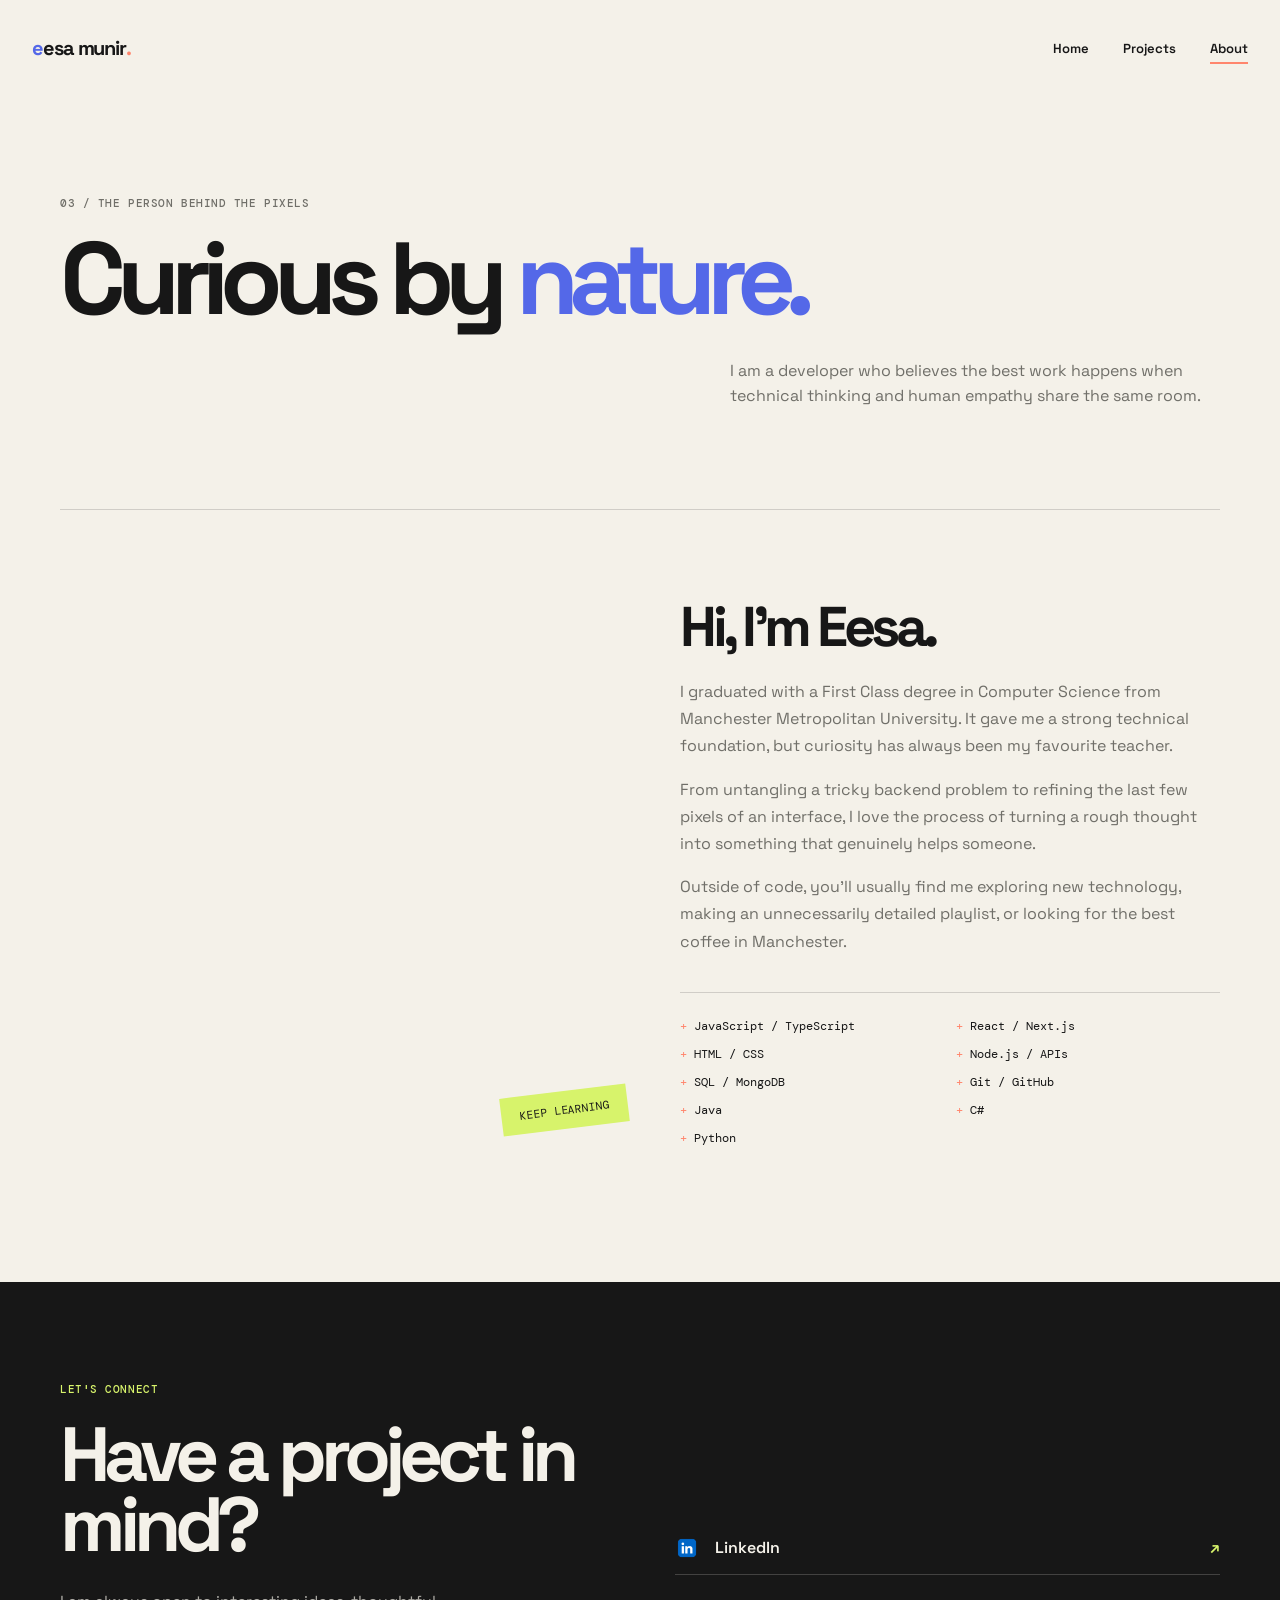
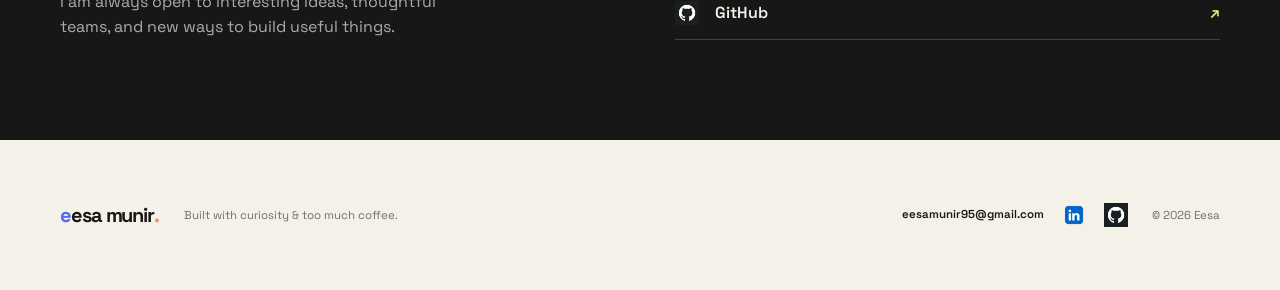
==== about.html @ 51d7e059 "Personal Portfolio Website" ====
<!doctype html>
<html lang="en">
    <head>
        <meta charset="UTF-8" />
        <meta
            name="viewport"
            content="width=device-width, initial-scale=1.0"
        />
        <meta
            name="description"
            content="Learn more about Eesa, a Computer Science graduate from Manchester Metropolitan University."
        />
        <title>About | Eesa</title>
        <link
            rel="preconnect"
            href="https://fonts.googleapis.com"
        />
        <link
            rel="preconnect"
            href="https://fonts.gstatic.com"
            crossorigin
        />
        <link
            href="https://fonts.googleapis.com/css2?family=DM+Mono:wght@400;500&family=Space+Grotesk:wght@400;500;600;700&display=swap"
            rel="stylesheet"
        />
        <link
            rel="stylesheet"
            href="css/style.css"
        />
    </head>
    <body>
        <header class="site-header">
            <a
                class="brand"
                href="index.html"
                aria-label="Eesa Munir home"
                >eesa munir<span class="brand-dot">.</span></a
            ><button
                class="menu-toggle"
                aria-label="Open navigation"
                aria-expanded="false"
            >
                <span></span><span></span>
            </button>
            <nav
                class="site-nav"
                aria-label="Main navigation"
            >
                <a href="index.html">Home</a><a href="projects.html">Projects</a
                ><a
                    class="active"
                    href="about.html"
                    >About</a
                >
            </nav>
        </header>
        <main>
            <section class="page-hero page-wrap">
                <p class="eyebrow">03 / The person behind the pixels</p>
                <h1>Curious by <span>nature.</span></h1>
                <p class="page-hero-intro">
                    I am a developer who believes the best work happens when technical thinking and
                    human empathy share the same room.
                </p>
            </section>
            <section class="about-grid page-wrap">
                <div
                    class="about-image"
                    role="img"
                    aria-label="Bright modern workspace with plants and a desk"
                ></div>
                <div class="about-copy">
                    <h2>Hi, I'm Eesa.</h2>
                    <p>
                        I graduated with a First Class degree in Computer Science from Manchester
                        Metropolitan University. It gave me a strong technical foundation, but
                        curiosity has always been my favourite teacher.
                    </p>
                    <p>
                        From untangling a tricky backend problem to refining the last few pixels of
                        an interface, I love the process of turning a rough thought into something
                        that genuinely helps someone.
                    </p>
                    <p>
                        Outside of code, you'll usually find me exploring new technology, making an
                        unnecessarily detailed playlist, or looking for the best coffee in
                        Manchester.
                    </p>
                    <ul class="skill-list">
                        <li>JavaScript / TypeScript</li>
                        <li>React / Next.js</li>
                        <li>HTML / CSS</li>
                        <li>Node.js / APIs</li>
                        <li>SQL / MongoDB</li>
                        <li>Git / GitHub</li>
                        <li>Java</li>
                        <li>C#</li>
                        <li>Python</li>
                    </ul>
                </div>
            </section>
            <section class="about-contact-section">
                <div class="page-wrap about-contact">
                    <div>
                        <p class="eyebrow">Let's connect</p>
                        <h2>Have a project in mind?</h2>
                        <p class="about-contact-copy">
                            I am always open to interesting ideas, thoughtful teams, and new ways to
                            build useful things.
                        </p>
                    </div>
                    <div class="contact-links">
                        <div class="contact-social-links">
                            <a
                                class="contact-social"
                                href="https://www.linkedin.com/in/eesa-munir/"
                                aria-label="Visit Eesa on LinkedIn"
                                target="_blank"
                                rel="noopener noreferrer"
                                ><img
                                    src="images/linkedin_icon.png"
                                    alt=""
                                /><span>LinkedIn</span><span>↗</span></a
                            >
                            <a
                                class="contact-social"
                                href="https://github.com/Eesa2323"
                                aria-label="Visit Eesa on GitHub"
                                target="_blank"
                                rel="noopener noreferrer"
                                ><img
                                    src="images/github_icon.png"
                                    alt=""
                                /><span>GitHub</span><span>↗</span></a
                            >
                        </div>
                    </div>
                </div>
            </section>
        </main>
        <footer class="site-footer page-wrap">
            <a
                class="brand"
                href="index.html"
                >eesa munir<span class="brand-dot">.</span></a
            >
            <p>Built with curiosity &amp; too much coffee.</p>
            <div class="footer-links">
                <a href="mailto:eesamunir95@gmail.com">eesamunir95@gmail.com</a
                ><a
                    class="social-link"
                    href="https://www.linkedin.com/in/eesa-munir/"
                    aria-label="LinkedIn"
                    title="LinkedIn"
                    target="_blank"
                    rel="noopener noreferrer"
                    ><img
                        src="images/linkedin_icon.png"
                        alt="" /></a
                ><a
                    class="social-link"
                    href="https://github.com/Eesa2323"
                    aria-label="GitHub"
                    title="GitHub"
                    target="_blank"
                    rel="noopener noreferrer"
                    ><img
                        src="images/github_icon.png"
                        alt=""
                /></a>
            </div>
            <p class="copyright">© 2026 Eesa</p>
        </footer>
        <script src="js/main.js"></script>
    </body>
</html>
---- css/style.css ----
:root {
    --ink: #171717;
    --paper: #f4f1e9;
    --muted: #706f69;
    --line: rgba(23, 23, 23, 0.16);
    --lime: #d7f36b;
    --blue: #5468e8;
    --coral: #ff866d;
    --cream: #fffdf8;
    --mono: "DM Mono", monospace;
    --sans: "Space Grotesk", sans-serif;
}

* {
    box-sizing: border-box;
}
html {
    scroll-behavior: smooth;
}
body {
    margin: 0;
    background: var(--paper);
    color: var(--ink);
    font-family: var(--sans);
}
a {
    color: inherit;
    text-decoration: none;
}
.page-wrap {
    width: min(1160px, calc(100% - 64px));
    margin: 0 auto;
}
.site-header {
    display: flex;
    align-items: center;
    justify-content: space-between;
    width: min(1280px, calc(100% - 64px));
    margin: 0 auto;
    min-height: 96px;
}
.brand {
    font-size: 1.25rem;
    font-weight: 700;
    letter-spacing: -0.055em;
    text-transform: lowercase;
}
.brand::first-letter {
    color: var(--blue);
}
.brand-dot {
    color: var(--coral);
    letter-spacing: 0;
}
.site-nav {
    display: flex;
    align-items: center;
    gap: 34px;
    font-size: 0.82rem;
    font-weight: 600;
}
.site-nav a {
    position: relative;
    padding: 8px 0;
}
.site-nav a:not(.nav-cta)::after {
    content: "";
    position: absolute;
    right: 0;
    bottom: 1px;
    left: 0;
    height: 2px;
    background: var(--coral);
    transform: scaleX(0);
    transform-origin: right;
    transition: transform 0.25s ease;
}
.site-nav a:not(.nav-cta):hover::after,
.site-nav a.active::after {
    transform: scaleX(1);
    transform-origin: left;
}
.nav-cta {
    padding: 13px 18px !important;
    background: var(--ink);
    color: var(--paper);
    border-radius: 2px;
}
.nav-cta span,
.button span {
    color: var(--lime);
    font-size: 1rem;
    margin-left: 8px;
}
.menu-toggle {
    display: none;
    background: none;
    border: 0;
    padding: 8px;
}
.eyebrow {
    color: var(--muted);
    font: 500 0.7rem/1.2 var(--mono);
    letter-spacing: 0.05em;
    text-transform: uppercase;
}
.pulse {
    display: inline-block;
    width: 7px;
    height: 7px;
    margin-right: 8px;
    background: #77a94d;
    border-radius: 50%;
    box-shadow: 0 0 0 5px rgba(119, 169, 77, 0.14);
}
.hero {
    display: grid;
    grid-template-columns: minmax(0, 0.95fr) minmax(390px, 1.05fr);
    align-items: center;
    min-height: 640px;
    gap: 50px;
    padding-top: 35px;
    padding-bottom: 85px;
}
.hero h1 {
    max-width: 600px;
    margin: 27px 0 22px;
    font-size: clamp(3.65rem, 7vw, 6.6rem);
    line-height: 0.94;
    letter-spacing: -0.085em;
}
h1 em {
    color: var(--blue);
    font-style: normal;
}
.hero-intro {
    max-width: 460px;
    color: var(--muted);
    font-size: 1.02rem;
    line-height: 1.65;
}
.hero-actions {
    display: flex;
    align-items: center;
    gap: 27px;
    margin-top: 33px;
}
.button {
    display: inline-flex;
    align-items: center;
    justify-content: center;
    padding: 15px 20px;
    font-size: 0.78rem;
    font-weight: 600;
}
.button-dark {
    background: var(--ink);
    color: var(--paper);
}
.text-link {
    padding-bottom: 5px;
    border-bottom: 1px solid var(--ink);
    font-size: 0.77rem;
    font-weight: 600;
}
.text-link span {
    display: inline-block;
    margin-left: 8px;
    font-size: 1rem;
    transition: transform 0.2s;
}
.text-link:hover span {
    transform: translateX(4px);
}
.hero-art {
    position: relative;
    min-height: 440px;
}
.code-window {
    position: absolute;
    z-index: 2;
    top: 48px;
    left: 50px;
    width: calc(100% - 85px);
    min-height: 340px;
    overflow: hidden;
    background: var(--ink);
    color: #e9e7dd;
    box-shadow: 17px 18px 0 var(--coral);
    transform: rotate(3deg);
}
.window-bar {
    display: flex;
    align-items: center;
    gap: 6px;
    height: 43px;
    padding: 0 17px;
    border-bottom: 1px solid rgba(255, 255, 255, 0.13);
}
.window-bar > span {
    width: 7px;
    height: 7px;
    border-radius: 50%;
    background: var(--coral);
}
.window-bar > span:nth-child(2) {
    background: var(--lime);
}
.window-bar > span:nth-child(3) {
    background: var(--blue);
}
.window-bar small {
    margin-left: auto;
    color: #77776f;
    font: 0.63rem var(--mono);
}
.code-lines {
    padding: 23px 25px;
    font: 0.83rem/1.95 var(--mono);
}
.code-lines p {
    margin: 0;
    white-space: nowrap;
}
.code-lines b {
    display: inline-block;
    width: 24px;
    color: #62625d;
    font-weight: 400;
}
.code-purple {
    color: #b497ff;
}
.code-blue {
    color: #88a8ff;
}
.code-orange {
    color: var(--coral);
}
.art-orbit {
    position: absolute;
    border: 1px solid var(--ink);
    border-radius: 50%;
    transform: rotate(-24deg);
}
.orbit-one {
    right: -11px;
    bottom: 20px;
    width: 230px;
    height: 90px;
}
.orbit-two {
    top: 27px;
    left: 10px;
    width: 130px;
    height: 280px;
}
.art-tag {
    position: absolute;
    z-index: 3;
    display: flex;
    align-items: center;
    gap: 13px;
    padding: 9px 12px;
    background: var(--lime);
    font: 0.65rem var(--mono);
    text-transform: uppercase;
}
.art-tag span {
    font-size: 1.1rem;
}
.tag-top {
    top: 17px;
    right: 13px;
    transform: rotate(7deg);
}
.tag-bottom {
    bottom: 17px;
    left: 8px;
    background: var(--cream);
    transform: rotate(-5deg);
}
.ticker {
    overflow: hidden;
    padding: 16px 0;
    background: var(--ink);
    color: var(--paper);
}
.ticker-track {
    display: flex;
    align-items: center;
    width: max-content;
    gap: 34px;
    font: 500 0.7rem var(--mono);
    letter-spacing: 0.09em;
    animation: ticker 24s linear infinite;
}
.ticker-track b {
    color: var(--lime);
    font-size: 1rem;
}
@keyframes ticker {
    to {
        transform: translateX(-25%);
    }
}
.section {
    padding-top: 110px;
    padding-bottom: 120px;
}
.section-heading {
    display: flex;
    justify-content: space-between;
    align-items: end;
    margin-bottom: 42px;
}
.section-heading h2 {
    max-width: 570px;
    margin: 14px 0 0;
    font-size: clamp(2.5rem, 5vw, 4.4rem);
    line-height: 0.98;
    letter-spacing: -0.07em;
}
.project-grid {
    display: grid;
    grid-template-columns: repeat(3, 1fr);
    gap: 16px;
}
.project-card {
    position: relative;
    min-height: 380px;
    overflow: hidden;
    padding: 26px;
    transition: transform 0.25s ease;
}
.project-card:hover {
    transform: translateY(-7px);
}
.project-card-lime {
    background: var(--lime);
}
.project-card-blue {
    background: var(--blue);
    color: var(--paper);
}
.project-card-coral {
    background: var(--coral);
}
.project-number {
    font: 0.7rem var(--mono);
}
.project-type {
    margin: 44px 0 17px;
    font: 0.65rem var(--mono);
    text-transform: uppercase;
    opacity: 0.65;
}
.project-card h3 {
    margin: 0;
    font-size: 2.7rem;
    letter-spacing: -0.08em;
}
.project-description {
    max-width: 220px;
    margin-top: 17px;
    font-size: 0.9rem;
    line-height: 1.45;
}
.project-arrow {
    position: absolute;
    top: 23px;
    right: 25px;
    font-size: 1.5rem;
}
.project-shape {
    position: absolute;
}
.shape-grid {
    right: -20px;
    bottom: -20px;
    width: 170px;
    height: 170px;
    background:
        repeating-linear-gradient(0deg, rgba(255, 255, 255, 0.2) 0 1px, transparent 1px 17px),
        repeating-linear-gradient(90deg, rgba(255, 255, 255, 0.2) 0 1px, transparent 1px 17px);
    transform: rotate(15deg);
}
.shape-circle {
    right: -10px;
    bottom: -45px;
    width: 190px;
    height: 190px;
    border: 32px solid rgba(23, 23, 23, 0.12);
    border-radius: 50%;
}
.statement-section {
    padding: 100px 0;
    background: var(--blue);
    color: var(--paper);
}
.statement {
    display: block;
}
.statement h2 {
    max-width: 820px;
    margin: 30px 0 0;
    font-size: clamp(3rem, 7vw, 6.5rem);
    line-height: 0.9;
    letter-spacing: -0.085em;
}
.statement h2 span {
    color: var(--lime);
}
.statement > p:last-child {
    max-width: 390px;
    margin: 34px 0 0;
    font-size: 1.03rem;
    line-height: 1.55;
}
.site-footer {
    display: grid;
    grid-template-columns: auto minmax(0, 1fr) auto auto;
    align-items: center;
    gap: 24px;
    min-height: 150px;
    font-size: 0.72rem;
}
.site-footer > p {
    margin: 0;
    color: var(--muted);
}
.footer-links {
    display: flex;
    align-items: center;
    gap: 18px;
    font-weight: 600;
    line-height: 1;
    justify-self: end;
}
.footer-links a:hover {
    color: var(--blue);
}
.social-link {
    display: inline-flex;
    align-items: center;
    justify-content: center;
    width: 24px;
    height: 24px;
}
.social-link[href*="linkedin"] {
    color: #0a66c2;
}
.social-link[href*="github"] {
    color: #24292f;
}
.social-link img {
    display: block;
    width: 24px;
    height: 24px;
    object-fit: contain;
    transition:
        transform 0.2s ease,
        filter 0.2s ease;
}
.social-link:hover img {
    filter: brightness(0.86);
    transform: translateY(-2px);
}
.copyright {
    text-align: right;
}
.page-hero {
    padding: 90px 0 100px;
    border-bottom: 1px solid var(--line);
}
.page-hero h1 {
    max-width: 870px;
    margin: 23px 0 0;
    font-size: clamp(3.8rem, 8vw, 8rem);
    line-height: 0.88;
    letter-spacing: -0.09em;
}
.page-hero h1 span {
    color: var(--blue);
}
.page-hero-intro {
    max-width: 490px;
    margin: 34px 0 0 auto;
    color: var(--muted);
    font-size: 1rem;
    line-height: 1.6;
}
.project-list {
    padding: 80px 0 120px;
}
.project-list-heading {
    padding-top: 76px;
}
.project-list-heading h2 {
    margin: 14px 0 0;
    font-size: clamp(2.6rem, 5vw, 4.5rem);
    line-height: 0.95;
    letter-spacing: -0.08em;
}
.list-item {
    width: 100%;
    border-right: 0;
    border-left: 0;
    border-top: 0;
    background: transparent;
    color: inherit;
    font: inherit;
    text-align: left;
    cursor: pointer;
    display: grid;
    grid-template-columns: 70px 1.2fr 1fr 40px;
    align-items: center;
    gap: 30px;
    padding: 30px 0;
    border-bottom: 1px solid var(--line);
}
.list-item:first-child {
    border-top: 1px solid var(--line);
}
.list-number {
    font: 0.72rem var(--mono);
    color: var(--muted);
}
.list-item h2 {
    margin: 0;
    font-size: 2.4rem;
    letter-spacing: -0.06em;
}
.list-item p {
    max-width: 310px;
    margin: 0;
    color: var(--muted);
    font-size: 0.88rem;
    line-height: 1.5;
}
.list-arrow {
    font-size: 1.4rem;
    text-align: right;
}
.list-item:hover h2 {
    color: var(--blue);
}
.list-item:focus-visible {
    outline: 2px solid var(--blue);
    outline-offset: 8px;
}
.tag-list {
    display: flex;
    gap: 7px;
    margin-top: 12px;
    flex-wrap: wrap;
}
.tag-list span {
    padding: 5px 8px;
    background: rgba(23, 23, 23, 0.08);
    font: 0.6rem var(--mono);
}
.modal-open {
    overflow: hidden;
}
.project-modal {
    position: fixed;
    z-index: 30;
    inset: 0;
    display: grid;
    place-items: center;
    padding: 24px;
    visibility: hidden;
    opacity: 0;
    transition:
        opacity 0.25s ease,
        visibility 0.25s ease;
}
.project-modal.open {
    visibility: visible;
    opacity: 1;
}
.modal-backdrop {
    position: absolute;
    inset: 0;
    background: rgba(23, 23, 23, 0.76);
    cursor: pointer;
}
.modal-panel {
    position: relative;
    z-index: 1;
    display: grid;
    grid-template-columns: minmax(210px, 0.7fr) minmax(0, 1.3fr);
    width: min(100%, 1000px);
    max-height: min(820px, 92vh);
    overflow: auto;
    padding: 48px;
    background: var(--cream);
    border: 1px solid rgba(23, 23, 23, 0.22);
    border-radius: 2px;
    box-shadow: 0 24px 70px rgba(0, 0, 0, 0.24);
    transform: translateY(15px);
    transition: transform 0.25s ease;
}
.project-modal.open .modal-panel {
    transform: translateY(0);
}
.modal-close {
    position: absolute;
    z-index: 2;
    top: 17px;
    right: 20px;
    width: 34px;
    height: 34px;
    border: 1px solid var(--line);
    border-radius: 50%;
    background: transparent;
    color: var(--ink);
    font-size: 1.5rem;
    line-height: 1;
    cursor: pointer;
}
.modal-copy {
    padding: 26px 35px 20px 0;
}
.modal-copy h2 {
    margin: 20px 0;
    font-size: clamp(2.4rem, 5vw, 4.5rem);
    line-height: 0.9;
    letter-spacing: -0.08em;
}
.modal-copy > p:not(.eyebrow) {
    color: var(--muted);
    font-size: 0.9rem;
    line-height: 1.65;
}
.modal-gallery {
    display: grid;
    grid-template-columns: repeat(2, minmax(0, 1fr));
    align-content: start;
    gap: 12px;
    counter-reset: gallery;
}
.modal-gallery figure {
    position: relative;
    margin: 0;
    overflow: hidden;
    aspect-ratio: 4 / 3;
    border: 1px solid rgba(23, 23, 23, 0.12);
    background: var(--paper);
    counter-increment: gallery;
}
.modal-gallery figure:first-child {
    grid-column: 1 / -1;
    aspect-ratio: 16 / 9;
}
.modal-gallery figure::after {
    content: "0" counter(gallery);
    position: absolute;
    right: 10px;
    bottom: 10px;
    padding: 5px 7px;
    background: rgba(23, 23, 23, 0.72);
    color: var(--paper);
    font: 0.58rem var(--mono);
    letter-spacing: 0.05em;
    pointer-events: none;
}
.modal-gallery img {
    display: block;
    width: 100%;
    height: 100%;
    object-fit: contain;
    transition: transform 0.35s ease;
}
.modal-gallery figure:hover img {
    transform: scale(1.025);
}
.about-grid {
    display: grid;
    grid-template-columns: 1fr 1fr;
    gap: 80px;
    padding: 90px 0 120px;
}
.about-image {
    position: relative;
    min-height: 540px;
    background: url("https://images.unsplash.com/photo-1497366811353-6870744d04b2?auto=format&fit=crop&w=1000&q=85")
        center/cover;
}
.about-image::after {
    content: "keep learning";
    position: absolute;
    right: -28px;
    bottom: 33px;
    padding: 12px 18px;
    background: var(--lime);
    font: 0.7rem var(--mono);
    text-transform: uppercase;
    transform: rotate(-7deg);
}
.about-copy h2 {
    margin: 0 0 25px;
    font-size: 3.5rem;
    line-height: 0.95;
    letter-spacing: -0.08em;
}
.about-copy p {
    color: var(--muted);
    font-size: 1rem;
    line-height: 1.7;
}
.skill-list {
    display: grid;
    grid-template-columns: 1fr 1fr;
    gap: 12px;
    margin-top: 37px;
    padding-top: 25px;
    border-top: 1px solid var(--line);
    list-style: none;
    padding-left: 0;
}
.skill-list li {
    font: 0.76rem var(--mono);
}
.skill-list li::before {
    content: "+ ";
    color: var(--coral);
}
.about-contact-section {
    padding: 90px 0 100px;
    background: var(--ink);
    color: var(--paper);
}
.about-contact {
    display: grid;
    grid-template-columns: 1fr 1fr;
    align-items: end;
    gap: 70px;
}
.about-contact h2 {
    max-width: 520px;
    margin: 24px 0 0;
    font-size: clamp(3rem, 6vw, 5.8rem);
    line-height: 0.9;
    letter-spacing: -0.08em;
}
.about-contact .eyebrow {
    color: var(--lime);
}
.about-contact-copy {
    max-width: 380px;
    margin: 30px 0 0;
    color: rgba(244, 241, 233, 0.68);
    line-height: 1.6;
}
.contact-social > span:last-child {
    color: var(--lime);
}
.contact-social-links {
    display: grid;
    gap: 12px;
    margin-top: 34px;
}
.contact-social {
    display: grid;
    grid-template-columns: 28px 1fr auto;
    align-items: center;
    gap: 12px;
    padding: 14px 0;
    border-bottom: 1px solid rgba(244, 241, 233, 0.2);
    color: var(--paper);
    font-weight: 600;
}
.contact-social img {
    width: 24px;
    height: 24px;
    object-fit: contain;
}
.contact-social:hover {
    color: var(--lime);
}
.contact-layout {
    display: grid;
    grid-template-columns: 1fr 1fr;
    gap: 90px;
    padding: 90px 0 130px;
}
.contact-layout h2 {
    max-width: 470px;
    margin: 0;
    font-size: clamp(2.8rem, 5vw, 5rem);
    line-height: 0.93;
    letter-spacing: -0.08em;
}
.contact-layout h2 span {
    color: var(--coral);
}
.contact-details {
    margin-top: 55px;
}
.contact-details p {
    margin: 0 0 8px;
    color: var(--muted);
    font: 0.68rem var(--mono);
    text-transform: uppercase;
}
.contact-details a {
    display: inline-block;
    margin-bottom: 27px;
    font-size: 1.2rem;
    border-bottom: 1px solid var(--ink);
}
.contact-form {
    padding: 35px;
    background: var(--cream);
    border-top: 5px solid var(--lime);
}
.form-field {
    display: flex;
    flex-direction: column;
    gap: 9px;
    margin-bottom: 23px;
}
.form-field label {
    font: 0.67rem var(--mono);
    text-transform: uppercase;
}
.form-field input,
.form-field textarea {
    width: 100%;
    padding: 12px 0;
    border: 0;
    border-bottom: 1px solid var(--line);
    outline: 0;
    background: transparent;
    color: var(--ink);
    font: 1rem var(--sans);
    resize: vertical;
}
.form-field input:focus,
.form-field textarea:focus {
    border-color: var(--blue);
}
.form-button {
    border: 0;
    cursor: pointer;
}
.reveal {
    animation: reveal 0.75s both;
}
.delay-1 {
    animation-delay: 0.15s;
}
@keyframes reveal {
    from {
        opacity: 0;
        transform: translateY(18px);
    }
    to {
        opacity: 1;
        transform: none;
    }
}
@media (max-width: 760px) {
    .page-wrap,
    .site-header {
        width: min(100% - 38px, 560px);
    }
    .site-header {
        min-height: 78px;
    }
    .menu-toggle {
        display: flex;
        flex-direction: column;
        gap: 5px;
        cursor: pointer;
    }
    .menu-toggle span {
        display: block;
        width: 25px;
        height: 2px;
        background: var(--ink);
        transition: transform 0.2s;
    }
    .site-nav {
        position: absolute;
        z-index: 10;
        top: 72px;
        right: 19px;
        left: 19px;
        display: none;
        flex-direction: column;
        align-items: stretch;
        gap: 0;
        padding: 15px 20px 20px;
        background: var(--cream);
        box-shadow: 0 12px 30px rgba(23, 23, 23, 0.1);
    }
    .site-nav.open {
        display: flex;
    }
    .site-nav a {
        padding: 13px 0;
    }
    .nav-cta {
        margin-top: 8px;
        text-align: center;
    }
    .hero {
        display: block;
        min-height: auto;
        padding-top: 65px;
        padding-bottom: 70px;
    }
    .hero h1 {
        font-size: clamp(3.5rem, 16vw, 5rem);
    }
    .hero-art {
        min-height: 370px;
        margin-top: 55px;
    }
    .code-window {
        top: 34px;
        left: 10px;
        width: calc(100% - 28px);
        min-height: 300px;
        box-shadow: 11px 13px 0 var(--coral);
    }
    .code-lines {
        padding: 17px 12px;
        font-size: 0.66rem;
    }
    .code-lines b {
        width: 20px;
    }
    .art-tag {
        font-size: 0.55rem;
    }
    .tag-top {
        right: 0;
    }
    .tag-bottom {
        left: 0;
    }
    .ticker-track {
        gap: 20px;
    }
    .section {
        padding-top: 75px;
        padding-bottom: 75px;
    }
    .section-heading {
        display: block;
    }
    .section-heading .text-link {
        display: inline-block;
        margin-top: 25px;
    }
    .project-grid {
        grid-template-columns: 1fr;
    }
    .project-card {
        min-height: 320px;
    }
    .statement-section {
        padding: 75px 0;
    }
    .statement {
        display: block;
    }
    .statement h2 {
        margin-top: 35px;
        font-size: clamp(3.6rem, 15vw, 5.5rem);
    }
    .statement > p:last-child {
        margin-top: 30px;
    }
    .site-footer {
        grid-template-columns: 1fr;
        gap: 18px;
        padding: 35px 0;
    }
    .site-footer > p {
        margin: 0;
    }
    .footer-links {
        grid-row: auto;
        justify-self: start;
        flex-wrap: wrap;
    }
    .copyright {
        grid-row: auto;
        text-align: left;
    }
    .page-hero {
        padding: 65px 0 70px;
    }
    .page-hero h1 {
        font-size: clamp(4rem, 17vw, 6.5rem);
    }
    .page-hero-intro {
        margin: 30px 0 0;
    }
    .project-list {
        padding: 55px 0 80px;
    }
    .project-list-heading {
        padding-top: 55px;
    }
    .list-item {
        grid-template-columns: 35px 1fr 25px;
        gap: 11px;
        padding: 25px 0;
    }
    .list-item p {
        grid-column: 2 / 3;
        margin-top: 4px;
    }
    .list-item h2 {
        font-size: 1.8rem;
    }
    .list-arrow {
        grid-column: 3;
        grid-row: 1;
    }
    .about-grid,
    .contact-layout {
        grid-template-columns: 1fr;
        gap: 55px;
        padding: 60px 0 80px;
    }
    .about-contact-section {
        padding: 70px 0 75px;
    }
    .about-contact {
        grid-template-columns: 1fr;
        gap: 45px;
    }
    .about-contact h2 {
        font-size: clamp(3.4rem, 14vw, 5.2rem);
    }
    .about-image {
        min-height: 370px;
    }
    .about-copy h2 {
        font-size: 2.8rem;
    }
    .contact-layout h2 {
        font-size: 3.8rem;
    }
    .contact-form {
        padding: 24px;
    }
    .project-modal {
        padding: 0;
    }
    .modal-panel {
        grid-template-columns: 1fr;
        width: 100%;
        height: 100vh;
        height: 100dvh;
        max-height: none;
        padding: 38px 20px 20px;
        box-shadow: none;
    }
    .modal-copy {
        padding: 12px 18px 24px 0;
    }
    .modal-copy h2 {
        margin: 14px 0;
        font-size: 3rem;
    }
    .modal-gallery {
        grid-template-columns: 1fr;
    }
    .modal-gallery figure:first-child {
        grid-column: auto;
    }
    .modal-gallery figure,
    .modal-gallery figure:first-child {
        aspect-ratio: 16 / 10;
    }
}
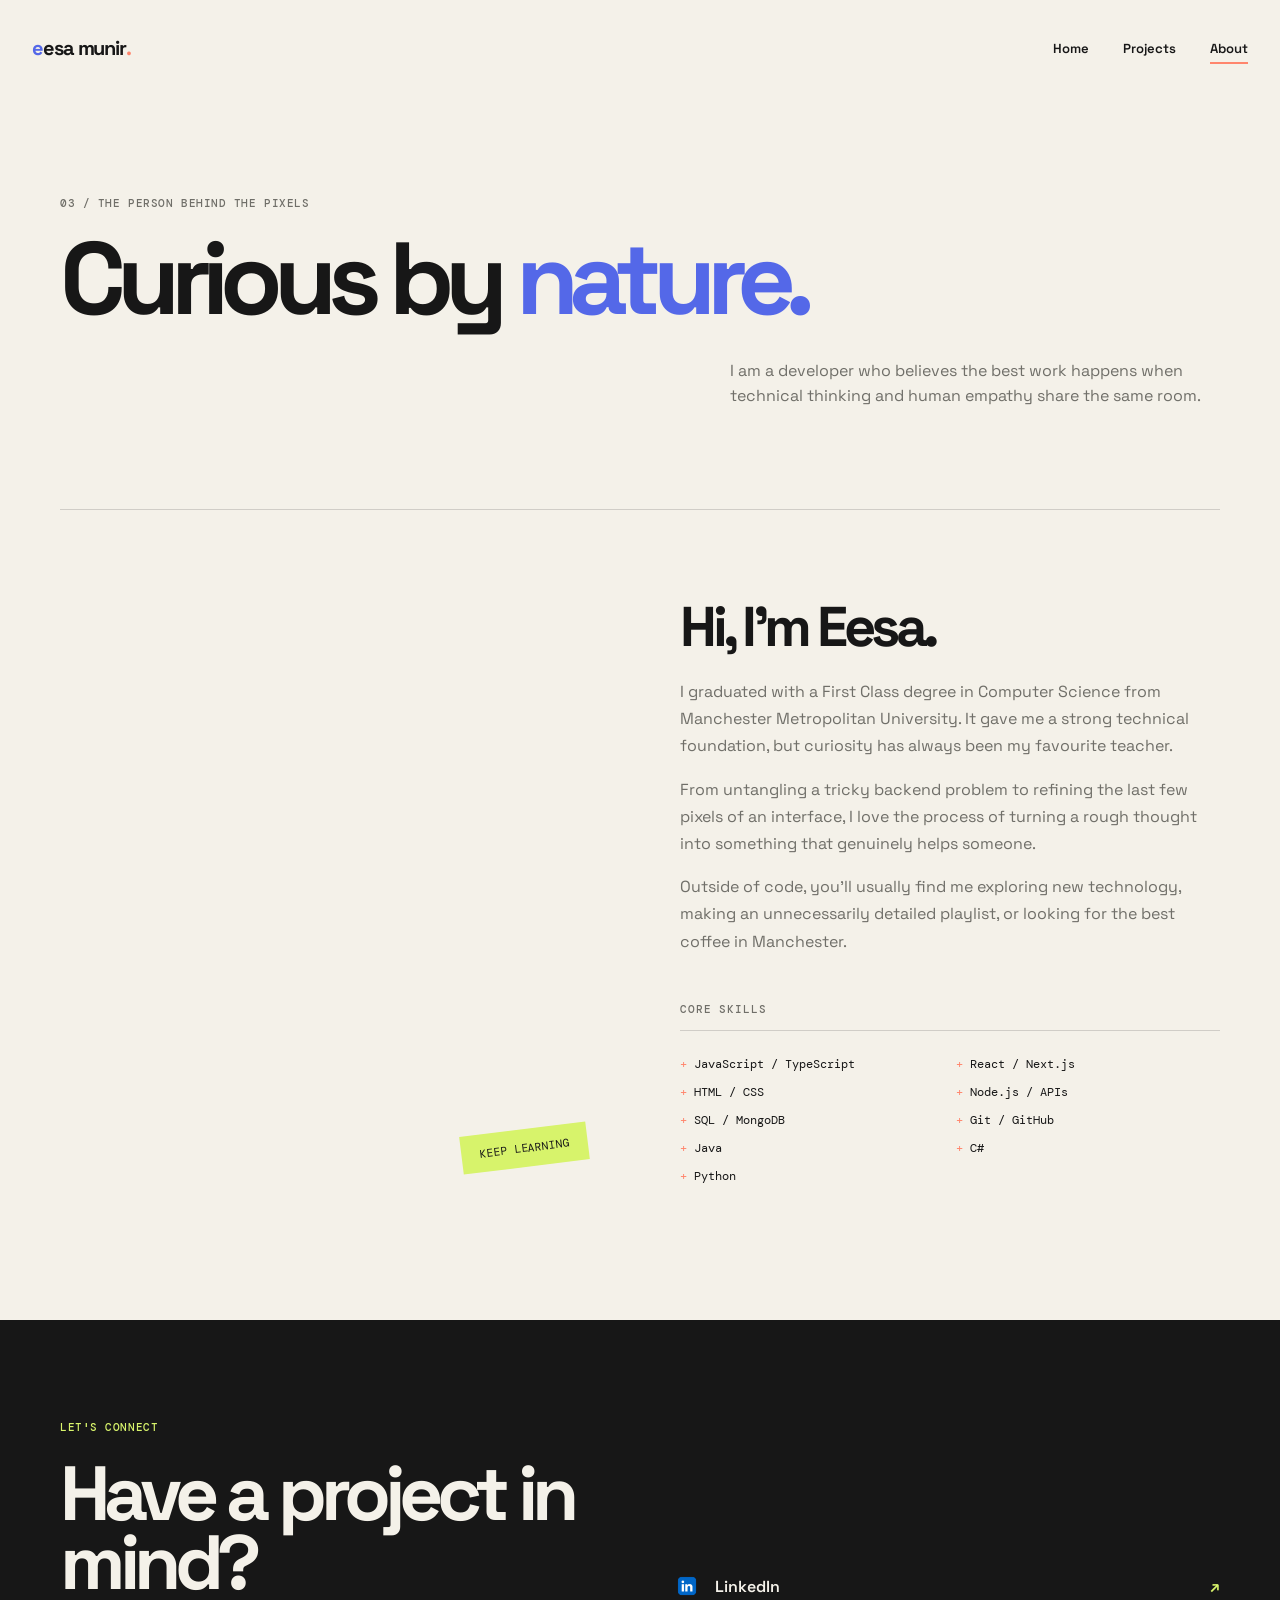
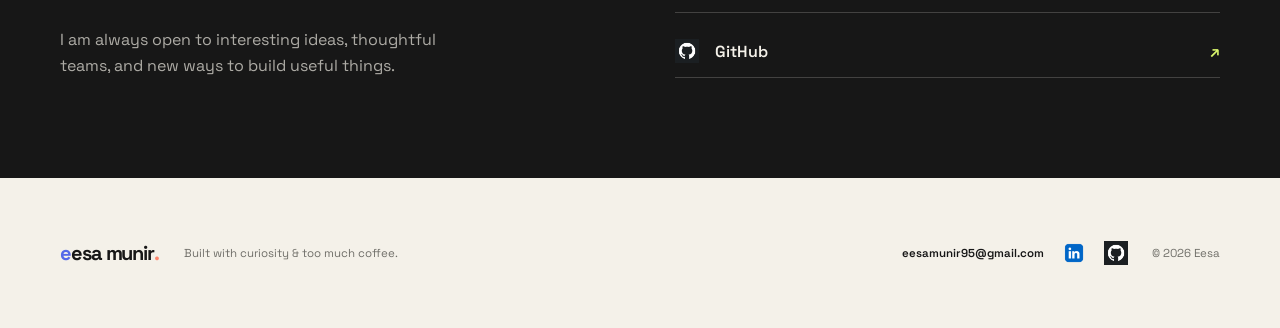
==== commit 64b3cec3: "fixed sticker label "keep learning " position" ====
--- a/about.html
+++ b/about.html
@@ -87,6 +87,7 @@
                         unnecessarily detailed playlist, or looking for the best coffee in
                         Manchester.
                     </p>
+                    <h3 class="skill-heading">Core skills</h3>
                     <ul class="skill-list">
                         <li>JavaScript / TypeScript</li>
                         <li>React / Next.js</li>
--- a/css/style.css
+++ b/css/style.css
@@ -372,6 +372,22 @@
     right: 25px;
     font-size: 1.5rem;
 }
+.project-image {
+    position: absolute;
+    bottom: 28px;
+    right: 28px;
+    width: 150px;
+    height: 110px;
+    object-fit: cover;
+    border: 1px solid rgba(23, 23, 23, 0.25);
+    border-radius: 2px;
+    opacity: 0.92;
+    transition: transform 0.25s ease, opacity 0.25s ease;
+}
+.project-card:hover .project-image {
+    transform: translateY(-3px);
+    opacity: 1;
+}
 .project-shape {
     position: absolute;
 }
@@ -590,7 +606,7 @@
     position: relative;
     z-index: 1;
     display: grid;
-    grid-template-columns: minmax(210px, 0.7fr) minmax(0, 1.3fr);
+    grid-template-columns: minmax(0, 0.7fr) minmax(0, 1.3fr);
     width: min(100%, 1000px);
     max-height: min(820px, 92vh);
     overflow: auto;
@@ -621,7 +637,9 @@
     cursor: pointer;
 }
 .modal-copy {
+    min-width: 0;
     padding: 26px 35px 20px 0;
+    overflow-wrap: anywhere;
 }
 .modal-copy h2 {
     margin: 20px 0;
@@ -634,7 +652,21 @@
     font-size: 0.9rem;
     line-height: 1.65;
 }
+.modal-github {
+    display: inline-flex;
+    align-items: center;
+    gap: 6px;
+    margin-top: 22px;
+    color: var(--blue);
+    font: 600 0.8rem var(--sans);
+    text-decoration: underline;
+    text-underline-offset: 3px;
+}
+.modal-github:hover {
+    text-decoration-thickness: 2px;
+}
 .modal-gallery {
+    min-width: 0;
     display: grid;
     grid-template-columns: repeat(2, minmax(0, 1fr));
     align-content: start;
@@ -676,6 +708,46 @@
 .modal-gallery figure:hover img {
     transform: scale(1.025);
 }
+.lightbox {
+    position: fixed;
+    z-index: 40;
+    inset: 0;
+    display: grid;
+    place-items: center;
+    background: rgba(23, 23, 23, 0.85);
+    visibility: hidden;
+    opacity: 0;
+    transition:
+        opacity 0.25s ease,
+        visibility 0.25s ease;
+}
+.lightbox.open {
+    visibility: visible;
+    opacity: 1;
+}
+.lightbox-close {
+    position: absolute;
+    top: 24px;
+    right: 28px;
+    z-index: 2;
+    width: 34px;
+    height: 34px;
+    border: 1px solid rgba(255, 255, 255, 0.6);
+    border-radius: 50%;
+    background: rgba(23, 23, 23, 0.7);
+    color: var(--paper);
+    font-size: 1.5rem;
+    line-height: 1;
+    cursor: pointer;
+    display: grid;
+    place-items: center;
+}
+.lightbox-image {
+    max-width: 90vw;
+    max-height: 85vh;
+    object-fit: contain;
+    box-shadow: 0 20px 60px rgba(0, 0, 0, 0.4);
+}
 .about-grid {
     display: grid;
     grid-template-columns: 1fr 1fr;
@@ -685,13 +757,14 @@
 .about-image {
     position: relative;
     min-height: 540px;
+    overflow: hidden;
     background: url("https://images.unsplash.com/photo-1497366811353-6870744d04b2?auto=format&fit=crop&w=1000&q=85")
         center/cover;
 }
 .about-image::after {
     content: "keep learning";
     position: absolute;
-    right: -28px;
+    right: 12px;
     bottom: 33px;
     padding: 12px 18px;
     background: var(--lime);
@@ -714,11 +787,18 @@
     display: grid;
     grid-template-columns: 1fr 1fr;
     gap: 12px;
-    margin-top: 37px;
+    margin-top: 14px;
     padding-top: 25px;
     border-top: 1px solid var(--line);
     list-style: none;
     padding-left: 0;
+}
+.skill-heading {
+    margin: 48px 0 8px;
+    font: 500 0.7rem/1.2 var(--mono);
+    color: var(--muted);
+    letter-spacing: 0.08em;
+    text-transform: uppercase;
 }
 .skill-list li {
     font: 0.76rem var(--mono);
@@ -1043,6 +1123,12 @@
     .about-image {
         min-height: 370px;
     }
+    .about-image::after {
+        right: 12px;
+        bottom: 18px;
+        padding: 10px 14px;
+        font-size: 0.62rem;
+    }
     .about-copy h2 {
         font-size: 2.8rem;
     }
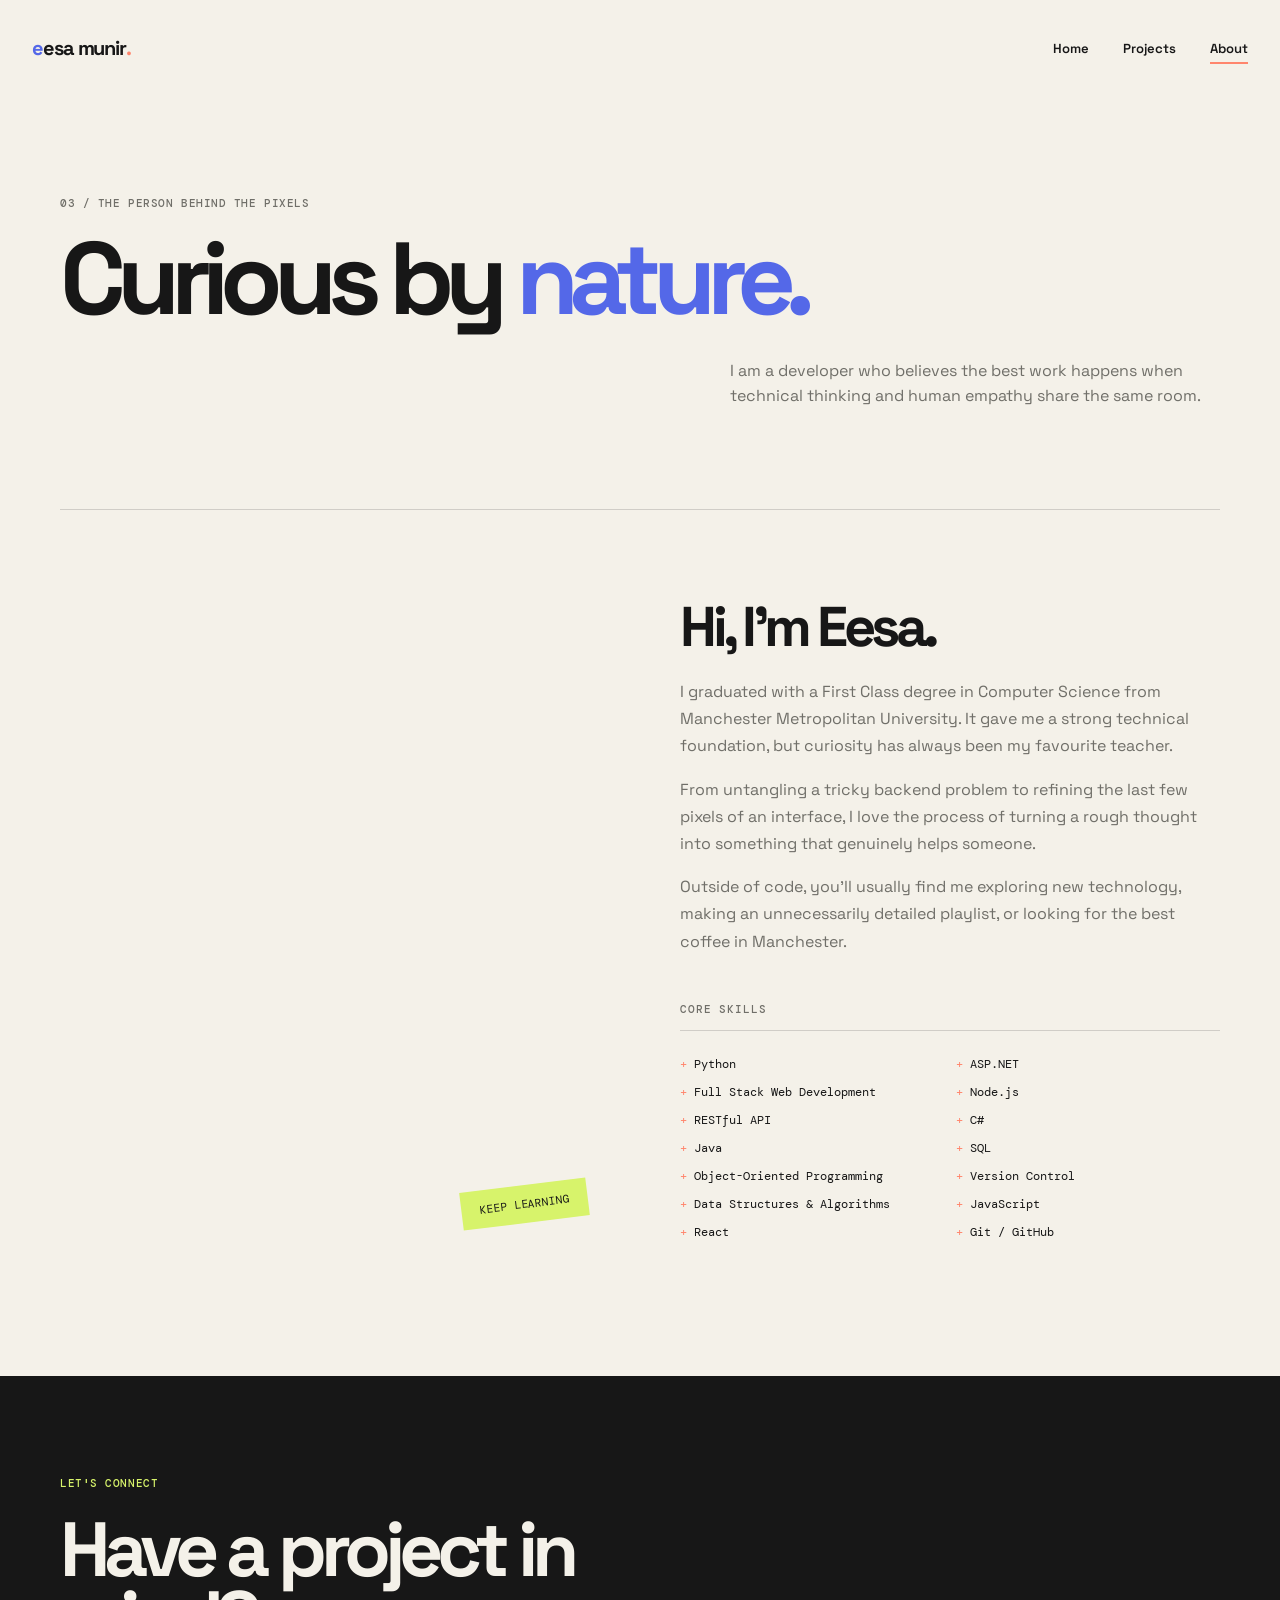
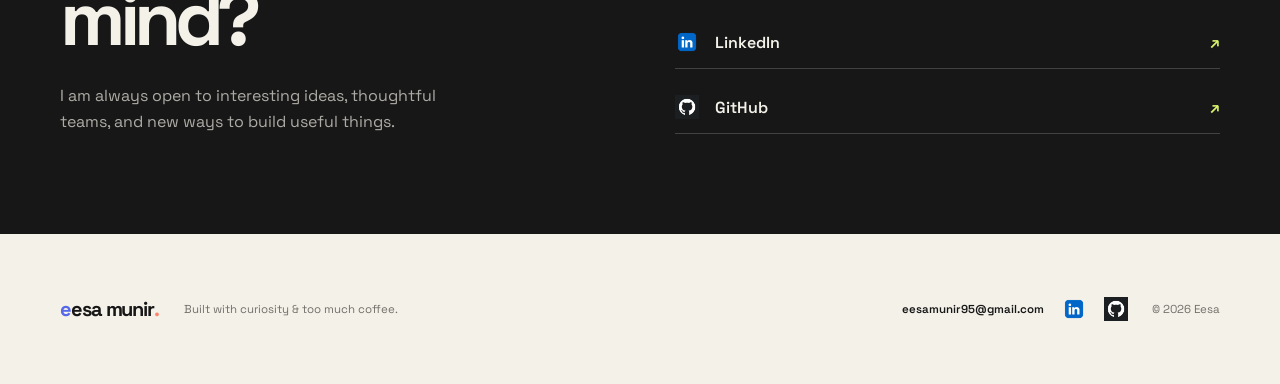
==== commit 84c1ea0f: "edited skills list" ====
--- a/about.html
+++ b/about.html
@@ -89,15 +89,20 @@
                     </p>
                     <h3 class="skill-heading">Core skills</h3>
                     <ul class="skill-list">
-                        <li>JavaScript / TypeScript</li>
-                        <li>React / Next.js</li>
-                        <li>HTML / CSS</li>
-                        <li>Node.js / APIs</li>
-                        <li>SQL / MongoDB</li>
+                        <li>Python</li>
+                        <li>ASP.NET</li>
+                        <li>Full Stack Web Development</li>
+                        <li>Node.js</li>
+                        <li>RESTful API</li>
+                        <li>C#</li>
+                        <li>Java</li>
+                        <li>SQL</li>
+                        <li>Object-Oriented Programming</li>
+                        <li>Version Control</li>
+                        <li>Data Structures &amp; Algorithms</li>
+                        <li>JavaScript</li>
+                        <li>React</li>
                         <li>Git / GitHub</li>
-                        <li>Java</li>
-                        <li>C#</li>
-                        <li>Python</li>
                     </ul>
                 </div>
             </section>
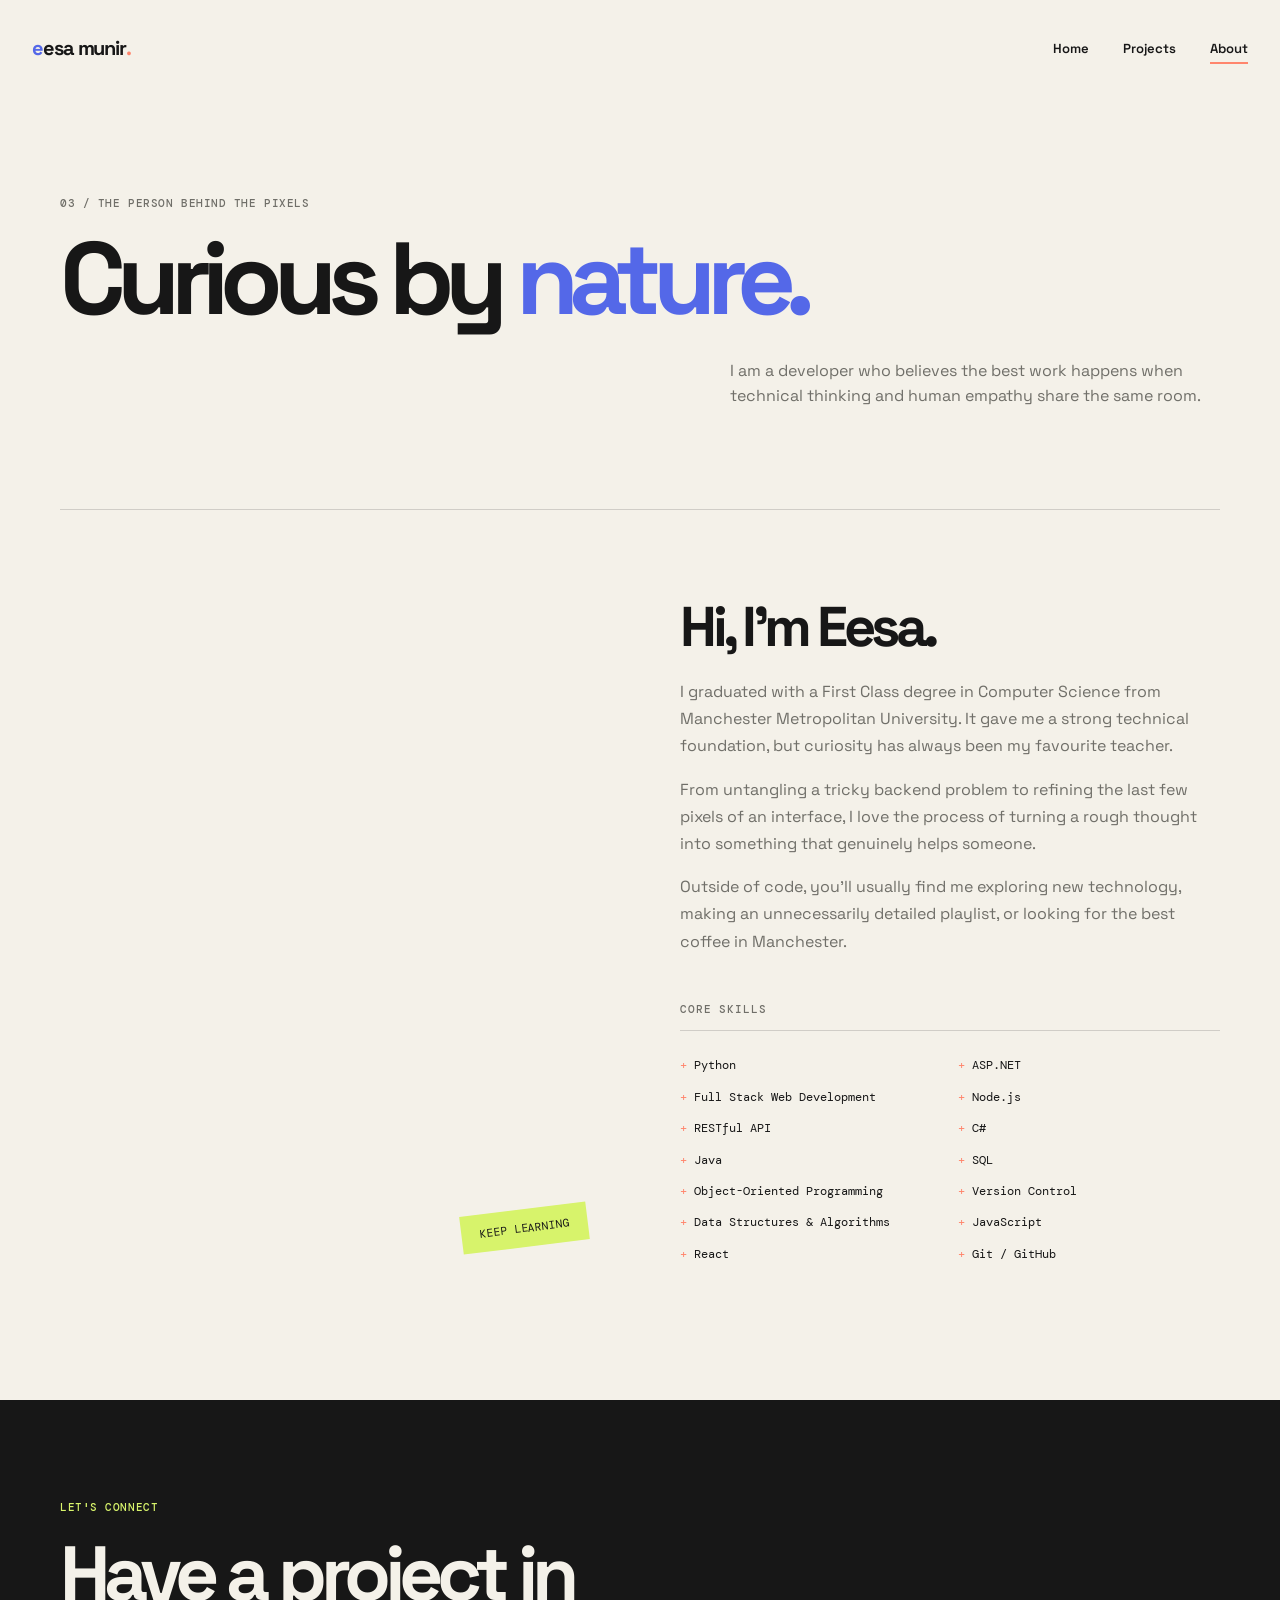
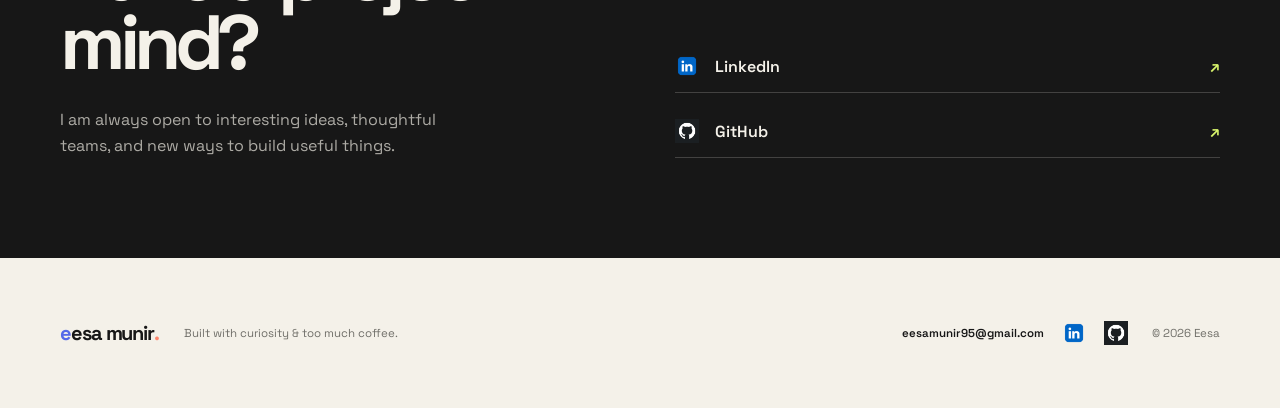
==== commit e4b0813c: "reverted to single skill list on mobile." ====
--- a/about.html
+++ b/about.html
@@ -89,20 +89,20 @@
                     </p>
                     <h3 class="skill-heading">Core skills</h3>
                     <ul class="skill-list">
-                        <li>Python</li>
-                        <li>ASP.NET</li>
-                        <li>Full Stack Web Development</li>
-                        <li>Node.js</li>
-                        <li>RESTful API</li>
-                        <li>C#</li>
-                        <li>Java</li>
-                        <li>SQL</li>
-                        <li>Object-Oriented Programming</li>
-                        <li>Version Control</li>
-                        <li>Data Structures &amp; Algorithms</li>
-                        <li>JavaScript</li>
-                        <li>React</li>
-                        <li>Git / GitHub</li>
+                        <li><span>Python</span></li>
+                        <li><span>ASP.NET</span></li>
+                        <li><span>Full Stack Web Development</span></li>
+                        <li><span>Node.js</span></li>
+                        <li><span>RESTful API</span></li>
+                        <li><span>C#</span></li>
+                        <li><span>Java</span></li>
+                        <li><span>SQL</span></li>
+                        <li><span>Object-Oriented Programming</span></li>
+                        <li><span>Version Control</span></li>
+                        <li><span>Data Structures &amp; Algorithms</span></li>
+                        <li><span>JavaScript</span></li>
+                        <li><span>React</span></li>
+                        <li><span>Git / GitHub</span></li>
                     </ul>
                 </div>
             </section>
--- a/css/style.css
+++ b/css/style.css
@@ -784,9 +784,9 @@
     line-height: 1.7;
 }
 .skill-list {
-    display: grid;
-    grid-template-columns: 1fr 1fr;
-    gap: 12px;
+    display: flex;
+    flex-wrap: wrap;
+    gap: 12px 16px;
     margin-top: 14px;
     padding-top: 25px;
     border-top: 1px solid var(--line);
@@ -801,10 +801,17 @@
     text-transform: uppercase;
 }
 .skill-list li {
+    flex: 0 0 calc(50% - 8px);
     font: 0.76rem var(--mono);
+    line-height: 1.6;
+    padding-left: 14px;
+    position: relative;
 }
 .skill-list li::before {
-    content: "+ ";
+    content: "+";
+    position: absolute;
+    left: 0;
+    top: 0;
     color: var(--coral);
 }
 .about-contact-section {
@@ -1132,6 +1139,10 @@
     .about-copy h2 {
         font-size: 2.8rem;
     }
+    .skill-list li {
+        flex: 0 0 100%;
+        font: 0.7rem var(--mono);
+    }
     .contact-layout h2 {
         font-size: 3.8rem;
     }
